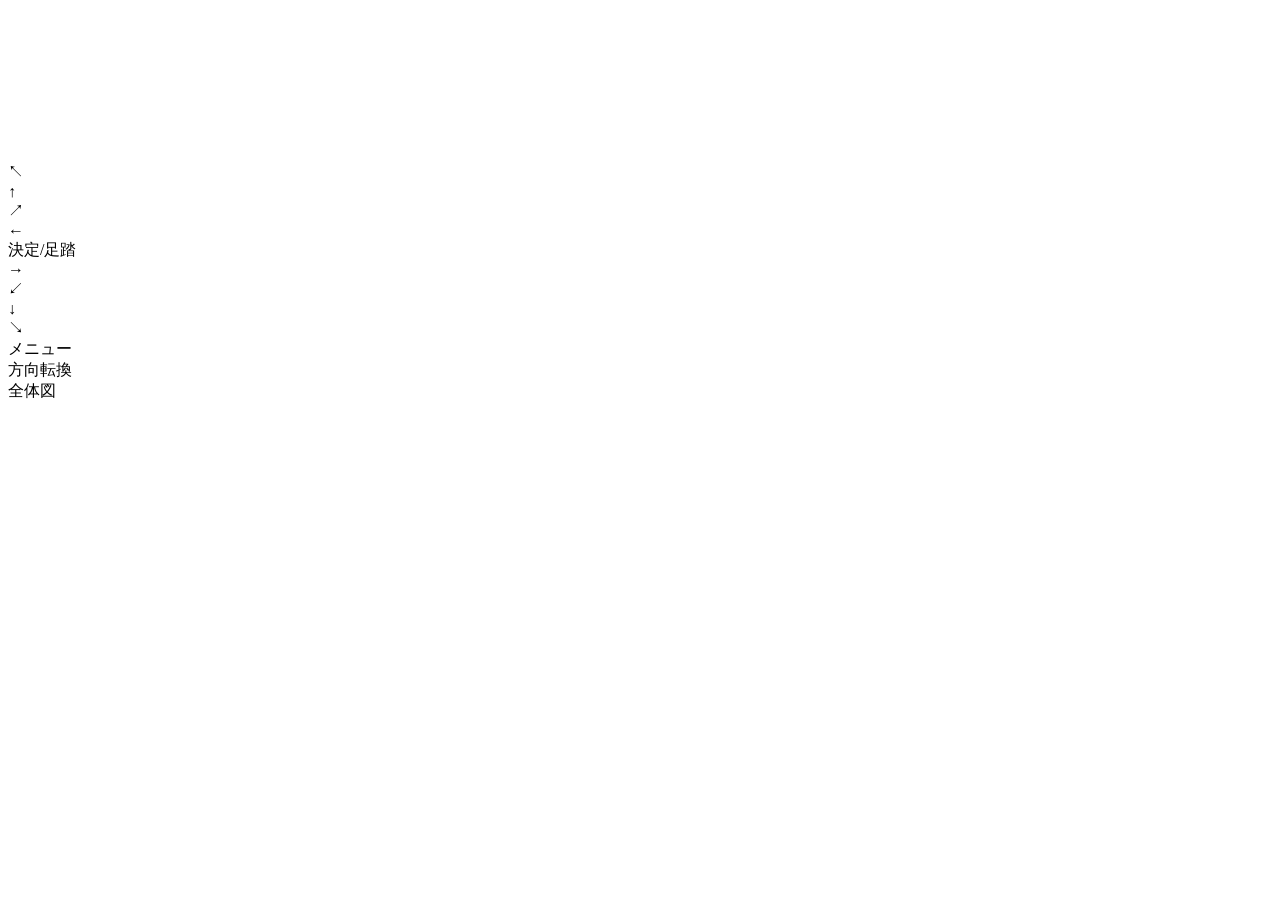
==== index.html @ 6002ac0c "Add files via upload" ====
<!DOCTYPE html>
<html lang="ja">
<head>
    <meta charset="UTF-8">
    <meta name="viewport" content="width=device-width, initial-scale=1.0, maximum-scale=1.0, user-scalable=no">
    <title>不思議のダンジョン風 モバイルRPG（ES Modules版）</title>
    <link rel="stylesheet" href="css/style.css">
</head>
<body>

<div id="screen-area">
    <div id="canvas-container">
        <canvas id="gameCanvas"></canvas>
    </div>
</div>

<div id="control-area">
    <div class="pad-grid" id="pad-grid">
        <div class="pad-btn" data-dx="-1" data-dy="-1">↖</div>
        <div class="pad-btn" data-dx="0" data-dy="-1">↑</div>
        <div class="pad-btn" data-dx="1" data-dy="-1">↗</div>

        <div class="pad-btn" data-dx="-1" data-dy="0">←</div>
        <div class="pad-btn center-btn" data-dx="0" data-dy="0">決定/足踏</div>
        <div class="pad-btn" data-dx="1" data-dy="0">→</div>

        <div class="pad-btn" data-dx="-1" data-dy="1">↙</div>
        <div class="pad-btn" data-dx="0" data-dy="1">↓</div>
        <div class="pad-btn" data-dx="1" data-dy="1">↘</div>
    </div>

    <div class="utility-area">
        <div class="util-btn" id="menu-btn">メニュー</div>
        <div class="util-btn" id="turn-mode-btn">方向転換</div>
        <div class="util-btn" id="minimap-btn">全体図</div>
    </div>
</div>

<script type="module" src="js/main.js"></script>
</body>
</html>
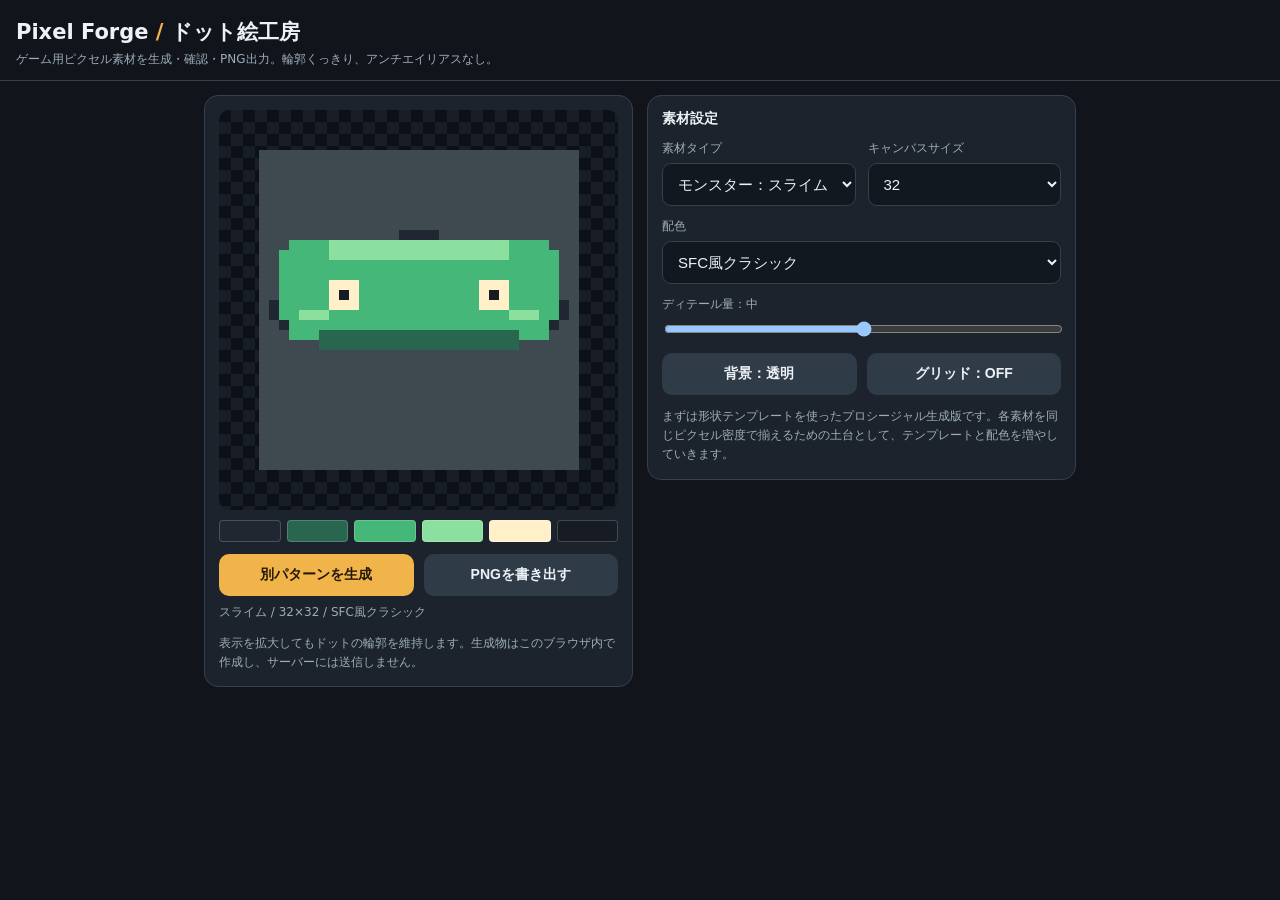
==== commit bf7f4cb9: "Replace dungeon demo with Pixel Forge asset studio" ====
--- a/index.html
+++ b/index.html
@@ -1,41 +1,97 @@
 <!DOCTYPE html>
 <html lang="ja">
 <head>
-    <meta charset="UTF-8">
-    <meta name="viewport" content="width=device-width, initial-scale=1.0, maximum-scale=1.0, user-scalable=no">
-    <title>不思議のダンジョン風 モバイルRPG（ES Modules版）</title>
-    <link rel="stylesheet" href="css/style.css">
+<meta charset="UTF-8">
+<meta name="viewport" content="width=device-width,initial-scale=1,maximum-scale=1,user-scalable=no">
+<title>Pixel Forge — ドット絵工房</title>
+<style>
+:root{color-scheme:dark;--bg:#11151b;--panel:#1c232c;--line:#34404d;--text:#edf2f7;--muted:#9eacbb;--accent:#f0b44b}
+*{box-sizing:border-box}body{margin:0;background:var(--bg);color:var(--text);font-family:system-ui,-apple-system,sans-serif}header{padding:18px 16px 12px;border-bottom:1px solid var(--line)}h1{font-size:21px;margin:0 0 5px}header p{margin:0;color:var(--muted);font-size:12px}.wrap{max-width:900px;margin:auto;padding:14px;display:grid;gap:14px}.panel{background:var(--panel);border:1px solid var(--line);border-radius:14px;padding:14px}.preview{display:grid;place-items:center;min-height:260px;background-color:#0d1117;background-image:linear-gradient(45deg,#171e27 25%,transparent 25%),linear-gradient(-45deg,#171e27 25%,transparent 25%),linear-gradient(45deg,transparent 75%,#171e27 75%),linear-gradient(-45deg,transparent 75%,#171e27 75%);background-size:24px 24px;background-position:0 0,0 12px,12px -12px,-12px 0;border-radius:10px;overflow:hidden}canvas{width:min(100%,320px);height:auto;image-rendering:pixelated;image-rendering:crisp-edges;max-height:50vh;object-fit:contain}.controls{display:grid;grid-template-columns:1fr 1fr;gap:12px}label{font-size:12px;color:var(--muted);display:block;margin-bottom:6px}select,input[type=range]{width:100%}select{background:#111820;color:var(--text);border:1px solid var(--line);padding:11px;border-radius:9px;font-size:15px}button{border:0;border-radius:10px;padding:12px 10px;font-weight:700;font-size:14px;cursor:pointer;background:#303b48;color:var(--text)}button.primary{background:var(--accent);color:#211707}.actions{display:grid;grid-template-columns:1fr 1fr;gap:10px;margin-top:12px}.full{grid-column:1/-1}.hint{font-size:12px;color:var(--muted);line-height:1.6;margin:12px 0 0}.palette{display:flex;gap:6px;margin-top:10px}.swatch{height:22px;flex:1;border-radius:4px;border:1px solid #ffffff30}.status{font-size:12px;color:var(--muted);margin-top:8px;min-height:18px}.section-title{font-size:14px;font-weight:700;margin:0 0 12px}.tiny{font-size:11px;color:var(--muted)}@media(min-width:700px){.wrap{grid-template-columns:1fr 1fr;align-items:start}.preview-panel{position:sticky;top:12px}.preview{min-height:400px}}
+</style>
 </head>
 <body>
-
-<div id="screen-area">
-    <div id="canvas-container">
-        <canvas id="gameCanvas"></canvas>
-    </div>
+<header><h1>Pixel Forge <span style="color:var(--accent)">/</span> ドット絵工房</h1><p>ゲーム用ピクセル素材を生成・確認・PNG出力。輪郭くっきり、アンチエイリアスなし。</p></header>
+<main class="wrap">
+<section class="panel preview-panel">
+<div class="preview"><canvas id="art" width="32" height="32" aria-label="生成したドット絵"></canvas></div>
+<div class="palette" id="palette"></div>
+<div class="actions"><button class="primary" id="generate">別パターンを生成</button><button id="download">PNGを書き出す</button></div>
+<div class="status" id="status" aria-live="polite">準備完了</div>
+<p class="hint">表示を拡大してもドットの輪郭を維持します。生成物はこのブラウザ内で作成し、サーバーには送信しません。</p>
+</section>
+<section class="panel">
+<h2 class="section-title">素材設定</h2>
+<div class="controls">
+<div><label for="kind">素材タイプ</label><select id="kind"><option value="slime">モンスター：スライム</option><option value="bat">モンスター：コウモリ</option><option value="goblin">モンスター：小鬼</option><option value="sword">武器：剣</option><option value="shield">防具：盾</option><option value="potion">アイテム：薬瓶</option><option value="herb">アイテム：草</option><option value="rock">ダンジョン：岩</option></select></div>
+<div><label for="size">キャンバスサイズ</label><select id="size"><option>16</option><option selected>32</option><option>48</option><option>64</option></select></div>
+<div class="full"><label for="paletteSelect">配色</label><select id="paletteSelect"><option value="classic">SFC風クラシック</option><option value="forest">森林</option><option value="fire">炎・赤系</option><option value="ice">氷・青系</option><option value="night">暗色ダンジョン</option></select></div>
+<div class="full"><label for="detail">ディテール量：<span id="detailValue">中</span></label><input id="detail" type="range" min="1" max="3" value="2"></div>
 </div>
-
-<div id="control-area">
-    <div class="pad-grid" id="pad-grid">
-        <div class="pad-btn" data-dx="-1" data-dy="-1">↖</div>
-        <div class="pad-btn" data-dx="0" data-dy="-1">↑</div>
-        <div class="pad-btn" data-dx="1" data-dy="-1">↗</div>
-
-        <div class="pad-btn" data-dx="-1" data-dy="0">←</div>
-        <div class="pad-btn center-btn" data-dx="0" data-dy="0">決定/足踏</div>
-        <div class="pad-btn" data-dx="1" data-dy="0">→</div>
-
-        <div class="pad-btn" data-dx="-1" data-dy="1">↙</div>
-        <div class="pad-btn" data-dx="0" data-dy="1">↓</div>
-        <div class="pad-btn" data-dx="1" data-dy="1">↘</div>
-    </div>
-
-    <div class="utility-area">
-        <div class="util-btn" id="menu-btn">メニュー</div>
-        <div class="util-btn" id="turn-mode-btn">方向転換</div>
-        <div class="util-btn" id="minimap-btn">全体図</div>
-    </div>
-</div>
-
-<script type="module" src="js/main.js"></script>
+<div class="actions"><button id="transparent">背景：透明</button><button id="gridToggle">グリッド：OFF</button></div>
+<p class="hint">まずは形状テンプレートを使ったプロシージャル生成版です。各素材を同じピクセル密度で揃えるための土台として、テンプレートと配色を増やしていきます。</p>
+</section>
+</main>
+<script>
+const canvas=document.getElementById('art'),ctx=canvas.getContext('2d',{alpha:true});
+const palettes={
+ classic:{outline:'#202632',shadow:'#28664f',main:'#45b879',light:'#8be0a0',white:'#fff0c9',black:'#171b24',metal:'#aebdca',metalLight:'#edf4f2',red:'#c84c50',brown:'#87583c',gold:'#e6b84d',bg:'#3e4a50'},
+ forest:{outline:'#182d28',shadow:'#2e6341',main:'#5a9b52',light:'#b4d77a',white:'#fff1d2',black:'#17251f',metal:'#b7c4a5',metalLight:'#eff2cf',red:'#b85a45',brown:'#72513a',gold:'#d9b65a',bg:'#304a3b'},
+ fire:{outline:'#321c28',shadow:'#923d32',main:'#dc6744',light:'#ffbd68',white:'#fff0ca',black:'#241824',metal:'#aab0b8',metalLight:'#f2dfbf',red:'#f04e48',brown:'#784638',gold:'#ffe078',bg:'#61352e'},
+ ice:{outline:'#1a2c43',shadow:'#3c6892',main:'#5ba6c9',light:'#b2eaff',white:'#ffffff',black:'#162338',metal:'#93bad9',metalLight:'#e6f8ff',red:'#d36c7e',brown:'#66566b',gold:'#f3d57a',bg:'#304e70'},
+ night:{outline:'#171624',shadow:'#41406e',main:'#716cb0',light:'#b8b2ee',white:'#f3edff',black:'#12121d',metal:'#878ba8',metalLight:'#d8d9ef',red:'#a34f70',brown:'#544052',gold:'#c7ad72',bg:'#29283d'}
+};
+let seed=9,transparent=false,grid=false;
+function rng(){seed=(seed*1664525+1013904223)>>>0;return seed/4294967296}
+function rect(x,y,w,h,c){ctx.fillStyle=c;ctx.fillRect(Math.round(x),Math.round(y),Math.round(w),Math.round(h))}
+function pixel(x,y,c){rect(x,y,1,1,c)}
+function draw(){
+ const n=+document.getElementById('size').value;canvas.width=n;canvas.height=n;
+ const p=palettes[document.getElementById('paletteSelect').value],kind=document.getElementById('kind').value,detail=+document.getElementById('detail').value;
+ ctx.clearRect(0,0,n,n);ctx.imageSmoothingEnabled=false;
+ const s=n/32;ctx.save();ctx.scale(s,s);
+ if(!transparent)rect(0,0,32,32,p.bg);
+ const O=p.outline;
+ if(kind==='slime'){
+  // Explicit symmetric chunky silhouette; eyes stay high-contrast and readable.
+  const rows=[[14,4],[10,4],[7,3],[5,3],[4,3],[3,4],[2,5],[1,7],[1,9],[2,11],[4,13],[6,15]];
+  rows.forEach(([x,w],i)=>{let y=8+i;rect(x,y,w,1,O);rect(32-x-w,y,w,1,O);});
+  for(let y=9;y<19;y++){let left=Math.max(2,Math.floor(2+Math.abs(y-13)*.32));rect(left,y,32-left*2,1,p.main)}
+  rect(5,10,22,3,p.main);rect(7,9,18,2,p.light);rect(4,14,24,4,p.main);rect(6,18,20,2,p.shadow);
+  rect(7,13,3,3,p.white);pixel(8,14,p.black);rect(22,13,3,3,p.white);pixel(23,14,p.black);
+  if(detail>1){rect(4,16,3,1,p.light);rect(25,16,3,1,p.light);pixel(12,18,p.shadow);pixel(19,18,p.shadow)}
+  if(detail>2){pixel(10,11,p.light);pixel(12,10,p.light);pixel(20,11,p.light);pixel(17,19,O)}
+ }else if(kind==='bat'){
+  rect(12,10,8,12,O);rect(9,12,14,8,p.shadow);rect(5,8,7,4,O);rect(2,6,6,5,O);rect(2,11,10,7,p.main);rect(20,8,7,4,O);rect(24,6,6,5,O);rect(20,11,10,7,p.main);rect(11,10,10,12,O);rect(12,11,8,10,p.shadow);rect(13,13,6,5,p.main);pixel(14,14,p.white);pixel(18,14,p.white);pixel(14,14,p.red);pixel(18,14,p.red);rect(13,20,2,4,O);rect(18,20,2,4,O);
+ }else if(kind==='goblin'){
+  rect(9,7,14,3,O);rect(6,10,20,12,O);rect(8,9,16,12,p.main);rect(5,11,4,5,O);rect(23,11,4,5,O);rect(10,13,4,4,p.white);pixel(12,14,p.black);rect(18,13,4,4,p.white);pixel(20,14,p.black);rect(13,18,6,2,O);rect(11,22,4,5,O);rect(18,22,4,5,O);rect(8,27,7,2,O);rect(17,27,7,2,O);rect(10,7,12,3,p.light);if(detail>1){rect(7,18,3,2,p.shadow);rect(22,18,3,2,p.shadow)}
+ }else if(kind==='sword'){
+  // Diagonal blade, crossguard and wrapped grip
+  for(let i=0;i<17;i++){pixel(24-i,4+i,O);pixel(25-i,4+i,O);pixel(24-i,3+i,p.metalLight);pixel(23-i,4+i,p.metal)}
+  rect(7,19,14,3,O);rect(9,20,10,1,p.gold);rect(13,21,5,7,O);rect(14,22,3,5,p.brown);for(let y=22;y<27;y+=2)rect(14,y,3,1,p.gold);rect(12,27,7,3,O);rect(13,28,5,1,p.metal);
+ }else if(kind==='shield'){
+  rect(7,4,18,3,O);rect(5,7,22,14,O);rect(7,21,18,4,O);rect(10,25,12,3,O);rect(12,28,8,2,O);rect(7,8,18,12,p.brown);rect(9,8,14,12,p.gold);rect(11,9,10,10,p.metal);rect(14,10,4,8,p.metalLight);rect(14,14,4,4,p.gold);if(detail>1){rect(7,9,2,10,O);rect(23,9,2,10,O)}
+ }else if(kind==='potion'){
+  rect(12,3,8,3,O);rect(13,4,6,2,p.gold);rect(11,6,10,3,O);rect(8,9,16,15,O);rect(7,12,18,8,O);rect(9,10,14,12,p.red);rect(11,11,10,2,p.light);rect(9,18,14,3,p.shadow);rect(12,24,8,2,O);rect(13,26,6,2,O);rect(14,28,4,1,O);if(detail>1)rect(10,13,2,4,p.white);
+ }else if(kind==='herb'){
+  rect(15,8,3,20,O);rect(14,11,2,13,p.shadow);rect(8,7,8,6,O);rect(5,5,10,6,O);rect(7,6,7,4,p.main);rect(17,12,8,6,O);rect(19,13,7,4,O);rect(10,17,7,5,O);rect(7,17,6,4,O);rect(16,20,8,5,O);rect(17,21,6,3,p.main);rect(10,18,5,3,p.light);rect(12,27,9,2,O);if(detail>1){pixel(9,7,p.light);pixel(21,14,p.light)}
+ }else if(kind==='rock'){
+  rect(9,5,13,3,O);rect(5,8,21,5,O);rect(3,13,26,10,O);rect(6,23,20,4,O);rect(10,27,12,2,O);rect(8,9,15,3,p.metal);rect(5,13,22,8,p.bg);rect(7,14,14,5,p.metal);rect(9,22,14,3,p.shadow);if(detail>1){pixel(18,12,p.metalLight);pixel(11,15,p.metalLight);pixel(22,19,O)}
+ }
+ // Controlled seed-based small accents for variation without blur.
+ if(detail===3 && kind!=='sword' && kind!=='shield' && kind!=='potion'){
+  for(let i=0;i<5;i++){let x=4+Math.floor(rng()*24),y=5+Math.floor(rng()*20);if(rng()>.5)pixel(x,y,p.light)}
+ }
+ if(grid){ctx.strokeStyle='#ffffff35';ctx.lineWidth=.035;for(let i=0;i<=32;i++){ctx.beginPath();ctx.moveTo(i,0);ctx.lineTo(i,32);ctx.stroke();ctx.beginPath();ctx.moveTo(0,i);ctx.lineTo(32,i);ctx.stroke()}}
+ ctx.restore();document.getElementById('status').textContent=kindLabel(kind)+' / '+n+'×'+n+' / '+document.getElementById('paletteSelect').selectedOptions[0].text;
+ document.getElementById('palette').innerHTML=Object.values(p).slice(0,6).map(c=>'<span class="swatch" style="background:'+c+'"></span>').join('');
+}
+function kindLabel(k){return ({slime:'スライム',bat:'コウモリ',goblin:'小鬼',sword:'剣',shield:'盾',potion:'薬瓶',herb:'草',rock:'岩'})[k]}
+document.getElementById('generate').onclick=()=>{seed++;draw()};
+document.getElementById('download').onclick=()=>{const a=document.createElement('a');a.download= document.getElementById('kind').value+'_'+canvas.width+'.png';a.href=canvas.toDataURL('image/png');a.click()};
+document.getElementById('transparent').onclick=e=>{transparent=!transparent;e.target.textContent='背景：'+(transparent?'透明':'表示');draw()};
+document.getElementById('gridToggle').onclick=e=>{grid=!grid;e.target.textContent='グリッド：'+(grid?'ON':'OFF');draw()};
+['kind','size','paletteSelect','detail'].forEach(id=>document.getElementById(id).addEventListener('input',()=>{document.getElementById('detailValue').textContent=['少','中','多'][+document.getElementById('detail').value-1];draw()}));
+draw();
+</script>
 </body>
-</html>
+</html>
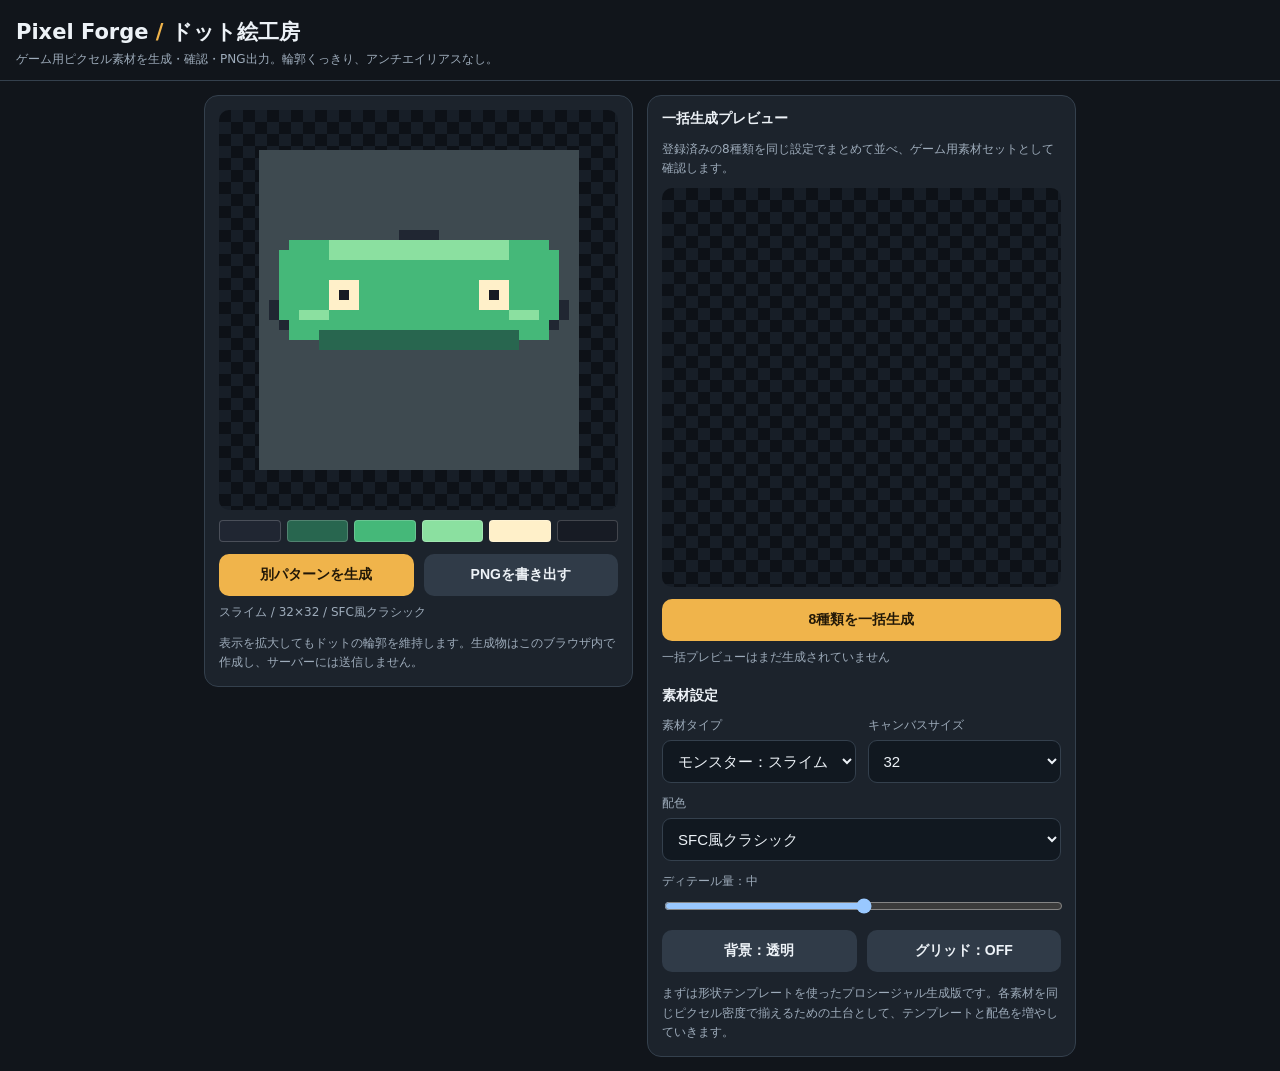
==== commit 318569ae: "Add batch sprite preview to Pixel Forge" ====
--- a/index.html
+++ b/index.html
@@ -20,7 +20,12 @@
 <p class="hint">表示を拡大してもドットの輪郭を維持します。生成物はこのブラウザ内で作成し、サーバーには送信しません。</p>
 </section>
 <section class="panel">
-<h2 class="section-title">素材設定</h2>
+<h2 class="section-title">一括生成プレビュー</h2>
+<p class="hint">登録済みの8種類を同じ設定でまとめて並べ、ゲーム用素材セットとして確認します。</p>
+<div class="preview" style="min-height:0;padding:10px;margin-top:10px"><canvas id="sheet" width="128" height="128" style="width:100%;max-width:420px;height:auto;image-rendering:pixelated"></canvas></div>
+<div class="actions"><button class="primary full" id="batchGenerate">8種類を一括生成</button></div>
+<div class="status" id="batchStatus">一括プレビューはまだ生成されていません</div>
+<h2 class="section-title" style="margin-top:20px">素材設定</h2>
 <div class="controls">
 <div><label for="kind">素材タイプ</label><select id="kind"><option value="slime">モンスター：スライム</option><option value="bat">モンスター：コウモリ</option><option value="goblin">モンスター：小鬼</option><option value="sword">武器：剣</option><option value="shield">防具：盾</option><option value="potion">アイテム：薬瓶</option><option value="herb">アイテム：草</option><option value="rock">ダンジョン：岩</option></select></div>
 <div><label for="size">キャンバスサイズ</label><select id="size"><option>16</option><option selected>32</option><option>48</option><option>64</option></select></div>
@@ -86,8 +91,46 @@
  document.getElementById('palette').innerHTML=Object.values(p).slice(0,6).map(c=>'<span class="swatch" style="background:'+c+'"></span>').join('');
 }
 function kindLabel(k){return ({slime:'スライム',bat:'コウモリ',goblin:'小鬼',sword:'剣',shield:'盾',potion:'薬瓶',herb:'草',rock:'岩'})[k]}
+const batchKinds=['slime','bat','goblin','sword','shield','potion','herb','rock'];
+document.getElementById('batchGenerate').onclick=()=>{
+ const select=document.getElementById('kind'),original=select.value;
+ const sheet=document.getElementById('sheet'),sc=sheet.getContext('2d');
+ const n=+document.getElementById('size').value,cell=Math.max(32,n);
+ sheet.width=cell*4;sheet.height=cell*2;sc.clearRect(0,0,sheet.width,sheet.height);sc.imageSmoothingEnabled=false;
+ batchKinds.forEach((kind,i)=>{
+  select.value=kind;draw();
+  sc.drawImage(canvas,(i%4)*cell,Math.floor(i/4)*cell,cell,cell);
+ });
+ select.value=original;draw();
+ document.getElementById('batchStatus').textContent='8種類を生成しました。並び順：スライム、コウモリ、小鬼、剣、盾、薬瓶、草、岩。設定を変えて再生成できます。';
+};
 document.getElementById('generate').onclick=()=>{seed++;draw()};
-document.getElementById('download').onclick=()=>{const a=document.createElement('a');a.download= document.getElementById('kind').value+'_'+canvas.width+'.png';a.href=canvas.toDataURL('image/png');a.click()};
+document.getElementById('download').onclick=()=>{
+ const name=document.getElementById('kind').value+'_'+canvas.width+'.png';
+ try{
+  // iOS Safari often ignores the download attribute. Open the generated PNG directly there.
+  const isIOS=/iPad|iPhone|iPod/.test(navigator.userAgent)||(navigator.platform==='MacIntel'&&navigator.maxTouchPoints>1);
+  if(isIOS){
+   const url=canvas.toDataURL('image/png');
+   const tab=window.open('','_blank');
+   if(tab){
+    tab.document.open();
+    tab.document.write('<!doctype html><html lang="ja"><head><meta name="viewport" content="width=device-width,initial-scale=1"><title>PNG保存</title><style>body{margin:0;padding:16px;background:#20242b;color:#fff;font-family:system-ui;text-align:center}img{display:block;image-rendering:pixelated;image-rendering:crisp-edges;width:min(90vw,512px);height:auto;margin:24px auto;background-color:#fff;background-image:linear-gradient(45deg,#ddd 25%,transparent 25%),linear-gradient(-45deg,#ddd 25%,transparent 25%),linear-gradient(45deg,transparent 75%,#ddd 75%),linear-gradient(-45deg,transparent 75%,#ddd 75%);background-size:16px 16px;background-position:0 0,0 8px,8px -8px,-8px 0}p{font-size:14px;line-height:1.6}</style></head><body><p>画像を長押しして「写真に保存」または「ファイルに保存」を選んでください。</p><img id="png" alt="生成したPNG"><p>'+name+'</p></body></html>');
+    tab.document.close();
+    tab.document.getElementById('png').src=url;
+    document.getElementById('status').textContent='保存用の画像ページを開きました。画像を長押しして保存してください。';
+   }else{document.getElementById('status').textContent='ポップアップがブロックされました。Safariのポップアップ設定を確認してください。';}
+   return;
+  }
+  canvas.toBlob(blob=>{
+   if(!blob){document.getElementById('status').textContent='PNGの生成に失敗しました。もう一度お試しください。';return;}
+   const url=URL.createObjectURL(blob),a=document.createElement('a');
+   a.href=url;a.download=name;document.body.appendChild(a);a.click();a.remove();
+   setTimeout(()=>URL.revokeObjectURL(url),1500);
+   document.getElementById('status').textContent='PNGを書き出しました：'+name;
+  },'image/png');
+ }catch(err){document.getElementById('status').textContent='書き出しエラー：'+err.message;}
+};
 document.getElementById('transparent').onclick=e=>{transparent=!transparent;e.target.textContent='背景：'+(transparent?'透明':'表示');draw()};
 document.getElementById('gridToggle').onclick=e=>{grid=!grid;e.target.textContent='グリッド：'+(grid?'ON':'OFF');draw()};
 ['kind','size','paletteSelect','detail'].forEach(id=>document.getElementById(id).addEventListener('input',()=>{document.getElementById('detailValue').textContent=['少','中','多'][+document.getElementById('detail').value-1];draw()}));
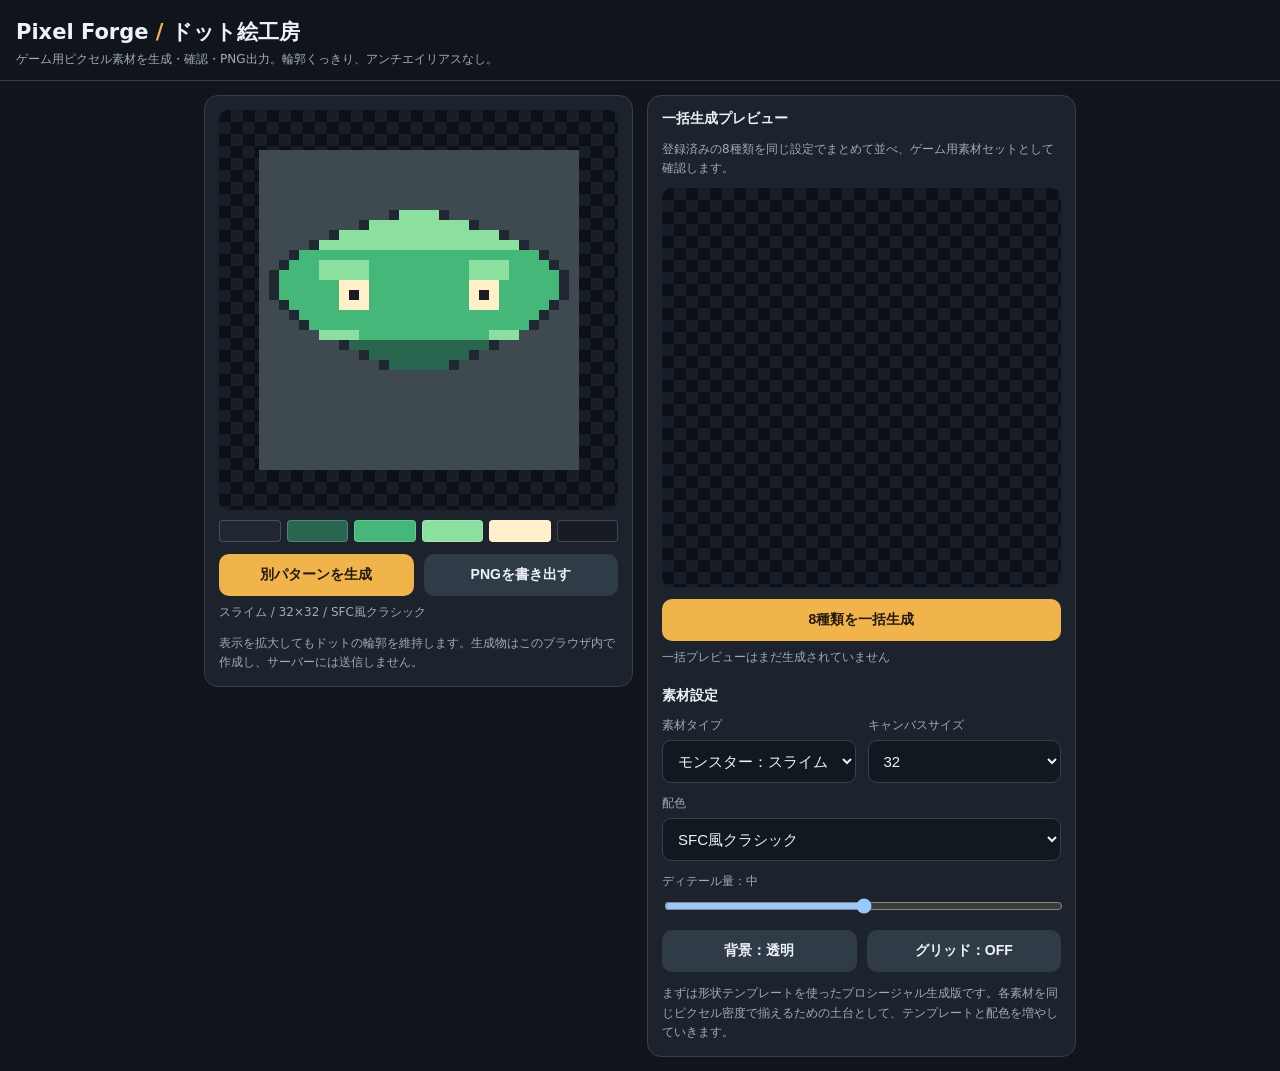
==== commit 1345d3e6: "Improve pixel sprite silhouettes and shared palette style" ====
--- a/index.html
+++ b/index.html
@@ -53,41 +53,76 @@
  const n=+document.getElementById('size').value;canvas.width=n;canvas.height=n;
  const p=palettes[document.getElementById('paletteSelect').value],kind=document.getElementById('kind').value,detail=+document.getElementById('detail').value;
  ctx.clearRect(0,0,n,n);ctx.imageSmoothingEnabled=false;
- const s=n/32;ctx.save();ctx.scale(s,s);
+ const scale=n/32;ctx.save();ctx.scale(scale,scale);
  if(!transparent)rect(0,0,32,32,p.bg);
  const O=p.outline;
+ const eye=(x,y)=>{rect(x,y,3,3,p.white);pixel(x+1,y+1,p.black)};
+ const line=(x1,y1,x2,y2,c)=>{let dx=Math.abs(x2-x1),dy=Math.abs(y2-y1),sx=x1<x2?1:-1,sy=y1<y2?1:-1,err=dx-dy;while(true){pixel(x1,y1,c);if(x1===x2&&y1===y2)break;const e=2*err;if(e>-dy){err-=dy;x1+=sx}if(e<dx){err+=dx;y1+=sy}}};
  if(kind==='slime'){
-  // Explicit symmetric chunky silhouette; eyes stay high-contrast and readable.
-  const rows=[[14,4],[10,4],[7,3],[5,3],[4,3],[3,4],[2,5],[1,7],[1,9],[2,11],[4,13],[6,15]];
-  rows.forEach(([x,w],i)=>{let y=8+i;rect(x,y,w,1,O);rect(32-x-w,y,w,1,O);});
-  for(let y=9;y<19;y++){let left=Math.max(2,Math.floor(2+Math.abs(y-13)*.32));rect(left,y,32-left*2,1,p.main)}
-  rect(5,10,22,3,p.main);rect(7,9,18,2,p.light);rect(4,14,24,4,p.main);rect(6,18,20,2,p.shadow);
-  rect(7,13,3,3,p.white);pixel(8,14,p.black);rect(22,13,3,3,p.white);pixel(23,14,p.black);
-  if(detail>1){rect(4,16,3,1,p.light);rect(25,16,3,1,p.light);pixel(12,18,p.shadow);pixel(19,18,p.shadow)}
-  if(detail>2){pixel(10,11,p.light);pixel(12,10,p.light);pixel(20,11,p.light);pixel(17,19,O)}
+  const rows=[[14,4],[11,10],[8,16],[6,20],[4,24],[3,26],[2,28],[2,28],[2,28],[3,26],[4,24],[5,22],[7,18],[9,14],[11,10],[13,6]];
+  rows.forEach(([x,w],i)=>{const y=6+i;rect(x-1,y,w+2,1,O);rect(x,y, w,1,y<10?p.light:(y>18?p.shadow:p.main));});
+  rect(6,11,5,2,p.light);rect(21,11,4,2,p.light);
+  eye(8,13);eye(21,13);
+  if(detail>1){rect(6,18,4,1,p.light);rect(23,18,3,1,p.light);rect(13,21,6,1,p.shadow)}
+  if(detail>2){pixel(12,10,p.light);pixel(19,10,p.light);pixel(10,19,p.shadow);pixel(21,19,p.shadow)}
  }else if(kind==='bat'){
-  rect(12,10,8,12,O);rect(9,12,14,8,p.shadow);rect(5,8,7,4,O);rect(2,6,6,5,O);rect(2,11,10,7,p.main);rect(20,8,7,4,O);rect(24,6,6,5,O);rect(20,11,10,7,p.main);rect(11,10,10,12,O);rect(12,11,8,10,p.shadow);rect(13,13,6,5,p.main);pixel(14,14,p.white);pixel(18,14,p.white);pixel(14,14,p.red);pixel(18,14,p.red);rect(13,20,2,4,O);rect(18,20,2,4,O);
+  // Wing membrane with stepped silhouette, separate body and ears.
+  rect(13,10,6,13,O);rect(11,12,10,9,p.shadow);
+  rect(8,8,5,3,O);rect(4,7,5,4,O);rect(2,10,10,3,O);rect(3,13,9,5,O);
+  rect(19,8,5,3,O);rect(23,7,5,4,O);rect(20,10,10,3,O);rect(20,13,9,5,O);
+  rect(4,11,7,5,p.main);rect(21,11,7,5,p.main);
+  rect(12,11,8,11,O);rect(13,12,6,9,p.brown);rect(13,9,2,4,O);rect(17,9,2,4,O);
+  pixel(14,14,p.red);pixel(18,14,p.red);pixel(14,13,p.white);pixel(18,13,p.white);
+  rect(12,21,3,4,O);rect(17,21,3,4,O);pixel(13,25,p.metalLight);pixel(18,25,p.metalLight);
+  if(detail>1){line(4,14,10,17,p.shadow);line(21,17,27,14,p.shadow)}
  }else if(kind==='goblin'){
-  rect(9,7,14,3,O);rect(6,10,20,12,O);rect(8,9,16,12,p.main);rect(5,11,4,5,O);rect(23,11,4,5,O);rect(10,13,4,4,p.white);pixel(12,14,p.black);rect(18,13,4,4,p.white);pixel(20,14,p.black);rect(13,18,6,2,O);rect(11,22,4,5,O);rect(18,22,4,5,O);rect(8,27,7,2,O);rect(17,27,7,2,O);rect(10,7,12,3,p.light);if(detail>1){rect(7,18,3,2,p.shadow);rect(22,18,3,2,p.shadow)}
+  // Head, pointed ears, tunic and feet share a consistent dark outline.
+  rect(10,5,3,5,O);rect(19,5,3,5,O);rect(11,6,2,3,p.main);rect(19,6,2,3,p.main);
+  rect(8,9,16,12,O);rect(10,8,12,12,p.main);rect(12,8,8,2,p.light);
+  rect(5,11,5,5,O);rect(22,11,5,5,O);rect(6,12,3,3,p.main);rect(23,12,3,3,p.main);
+  rect(11,12,4,4,p.white);pixel(13,13,p.black);rect(17,12,4,4,p.white);pixel(19,13,p.black);
+  rect(14,16,4,2,O);rect(12,18,8,2,p.brown);pixel(13,18,p.gold);pixel(18,18,p.gold);
+  rect(10,21,5,6,O);rect(17,21,5,6,O);rect(8,26,8,3,O);rect(16,26,8,3,O);
+  rect(11,22,3,3,p.brown);rect(18,22,3,3,p.brown);
+  if(detail>1){rect(9,10,2,2,p.light);rect(21,10,2,2,p.light);rect(13,20,6,1,p.gold)}
  }else if(kind==='sword'){
-  // Diagonal blade, crossguard and wrapped grip
-  for(let i=0;i<17;i++){pixel(24-i,4+i,O);pixel(25-i,4+i,O);pixel(24-i,3+i,p.metalLight);pixel(23-i,4+i,p.metal)}
-  rect(7,19,14,3,O);rect(9,20,10,1,p.gold);rect(13,21,5,7,O);rect(14,22,3,5,p.brown);for(let y=22;y<27;y+=2)rect(14,y,3,1,p.gold);rect(12,27,7,3,O);rect(13,28,5,1,p.metal);
+  // Stepped diagonal blade; guard, grip and pommel are clearly separated.
+  line(7,23,23,7,O);line(8,22,23,7,p.metal);line(9,21,22,8,p.metalLight);line(10,20,21,9,p.metalLight);
+  pixel(24,6,p.metalLight);pixel(23,6,O);pixel(24,7,O);
+  line(7,20,14,27,O);line(8,20,14,26,p.gold);line(9,20,14,25,p.gold);
+  line(8,24,12,20,O);line(9,24,13,20,p.metalLight);
+  line(12,25,16,29,O);line(13,25,16,28,p.brown);line(14,26,16,28,p.gold);
+  rect(14,28,5,2,O);rect(15,28,3,1,p.metal);
+  if(detail>1){pixel(18,13,p.white);pixel(14,17,p.white)}
  }else if(kind==='shield'){
-  rect(7,4,18,3,O);rect(5,7,22,14,O);rect(7,21,18,4,O);rect(10,25,12,3,O);rect(12,28,8,2,O);rect(7,8,18,12,p.brown);rect(9,8,14,12,p.gold);rect(11,9,10,10,p.metal);rect(14,10,4,8,p.metalLight);rect(14,14,4,4,p.gold);if(detail>1){rect(7,9,2,10,O);rect(23,9,2,10,O)}
+  rect(7,4,18,3,O);rect(5,7,22,13,O);rect(7,20,18,4,O);rect(10,24,12,3,O);rect(13,27,6,2,O);
+  rect(8,7,16,13,p.brown);rect(10,8,12,12,p.gold);rect(12,9,8,10,p.metal);rect(14,10,4,8,p.metalLight);
+  rect(14,13,4,5,p.gold);rect(15,14,2,3,p.red);
+  rect(7,9,2,9,O);rect(23,9,2,9,O);
+  if(detail>1){pixel(9,8,p.metalLight);pixel(22,8,p.metalLight);pixel(11,21,p.gold);pixel(20,21,p.gold)}
  }else if(kind==='potion'){
-  rect(12,3,8,3,O);rect(13,4,6,2,p.gold);rect(11,6,10,3,O);rect(8,9,16,15,O);rect(7,12,18,8,O);rect(9,10,14,12,p.red);rect(11,11,10,2,p.light);rect(9,18,14,3,p.shadow);rect(12,24,8,2,O);rect(13,26,6,2,O);rect(14,28,4,1,O);if(detail>1)rect(10,13,2,4,p.white);
+  rect(12,3,8,3,O);rect(13,4,6,1,p.gold);rect(11,6,10,3,O);rect(9,9,14,3,O);rect(7,12,18,9,O);rect(9,21,14,3,O);rect(12,24,8,2,O);rect(13,26,6,2,O);rect(14,28,4,1,O);
+  rect(10,10,12,11,p.red);rect(8,13,16,6,p.red);rect(11,10,10,3,p.light);rect(9,18,14,3,p.shadow);rect(12,12,2,5,p.white);
+  if(detail>1){pixel(18,12,p.light);rect(13,5,6,1,p.metalLight)}
  }else if(kind==='herb'){
-  rect(15,8,3,20,O);rect(14,11,2,13,p.shadow);rect(8,7,8,6,O);rect(5,5,10,6,O);rect(7,6,7,4,p.main);rect(17,12,8,6,O);rect(19,13,7,4,O);rect(10,17,7,5,O);rect(7,17,6,4,O);rect(16,20,8,5,O);rect(17,21,6,3,p.main);rect(10,18,5,3,p.light);rect(12,27,9,2,O);if(detail>1){pixel(9,7,p.light);pixel(21,14,p.light)}
+  // Stem and layered leaves, with strong outline blocks.
+  line(16,10,16,27,O);line(16,12,16,26,p.brown);
+  rect(7,5,8,6,O);rect(4,7,9,5,O);rect(7,6,7,4,p.main);rect(5,8,6,2,p.light);
+  rect(17,10,8,6,O);rect(20,8,7,5,O);rect(19,11,6,3,p.main);rect(21,9,4,2,p.light);
+  rect(8,16,8,5,O);rect(6,18,8,4,O);rect(8,17,6,3,p.main);rect(7,18,4,2,p.light);
+  rect(17,19,8,6,O);rect(19,17,7,5,O);rect(18,20,6,3,p.main);rect(20,18,4,2,p.light);
+  rect(12,27,8,2,O);
+  if(detail>1){pixel(13,14,p.light);pixel(18,14,p.light);pixel(15,23,p.light)}
  }else if(kind==='rock'){
-  rect(9,5,13,3,O);rect(5,8,21,5,O);rect(3,13,26,10,O);rect(6,23,20,4,O);rect(10,27,12,2,O);rect(8,9,15,3,p.metal);rect(5,13,22,8,p.bg);rect(7,14,14,5,p.metal);rect(9,22,14,3,p.shadow);if(detail>1){pixel(18,12,p.metalLight);pixel(11,15,p.metalLight);pixel(22,19,O)}
- }
- // Controlled seed-based small accents for variation without blur.
- if(detail===3 && kind!=='sword' && kind!=='shield' && kind!=='potion'){
-  for(let i=0;i<5;i++){let x=4+Math.floor(rng()*24),y=5+Math.floor(rng()*20);if(rng()>.5)pixel(x,y,p.light)}
+  const rockRows=[[11,10],[7,18],[5,22],[3,26],[3,26],[2,28],[3,26],[4,24],[5,22],[7,18],[9,14],[11,10]];
+  rockRows.forEach(([x,w],i)=>{const y=7+i;rect(x-1,y,w+2,1,O);rect(x,y,w,1,i<3?p.metal:i>8?p.shadow:p.bg)});
+  rect(8,9,9,3,p.metal);rect(6,13,8,5,p.metal);rect(17,12,8,4,p.shadow);rect(11,19,11,3,p.shadow);
+  if(detail>1){rect(9,10,3,1,p.metalLight);pixel(8,15,p.metalLight);pixel(21,14,O);pixel(14,20,O)}
+  if(detail>2){pixel(18,17,p.metalLight);pixel(12,22,p.metal)}
  }
  if(grid){ctx.strokeStyle='#ffffff35';ctx.lineWidth=.035;for(let i=0;i<=32;i++){ctx.beginPath();ctx.moveTo(i,0);ctx.lineTo(i,32);ctx.stroke();ctx.beginPath();ctx.moveTo(0,i);ctx.lineTo(32,i);ctx.stroke()}}
- ctx.restore();document.getElementById('status').textContent=kindLabel(kind)+' / '+n+'×'+n+' / '+document.getElementById('paletteSelect').selectedOptions[0].text;
+ ctx.restore();
+ document.getElementById('status').textContent=kindLabel(kind)+' / '+n+'×'+n+' / '+document.getElementById('paletteSelect').selectedOptions[0].text;
  document.getElementById('palette').innerHTML=Object.values(p).slice(0,6).map(c=>'<span class="swatch" style="background:'+c+'"></span>').join('');
 }
 function kindLabel(k){return ({slime:'スライム',bat:'コウモリ',goblin:'小鬼',sword:'剣',shield:'盾',potion:'薬瓶',herb:'草',rock:'岩'})[k]}
